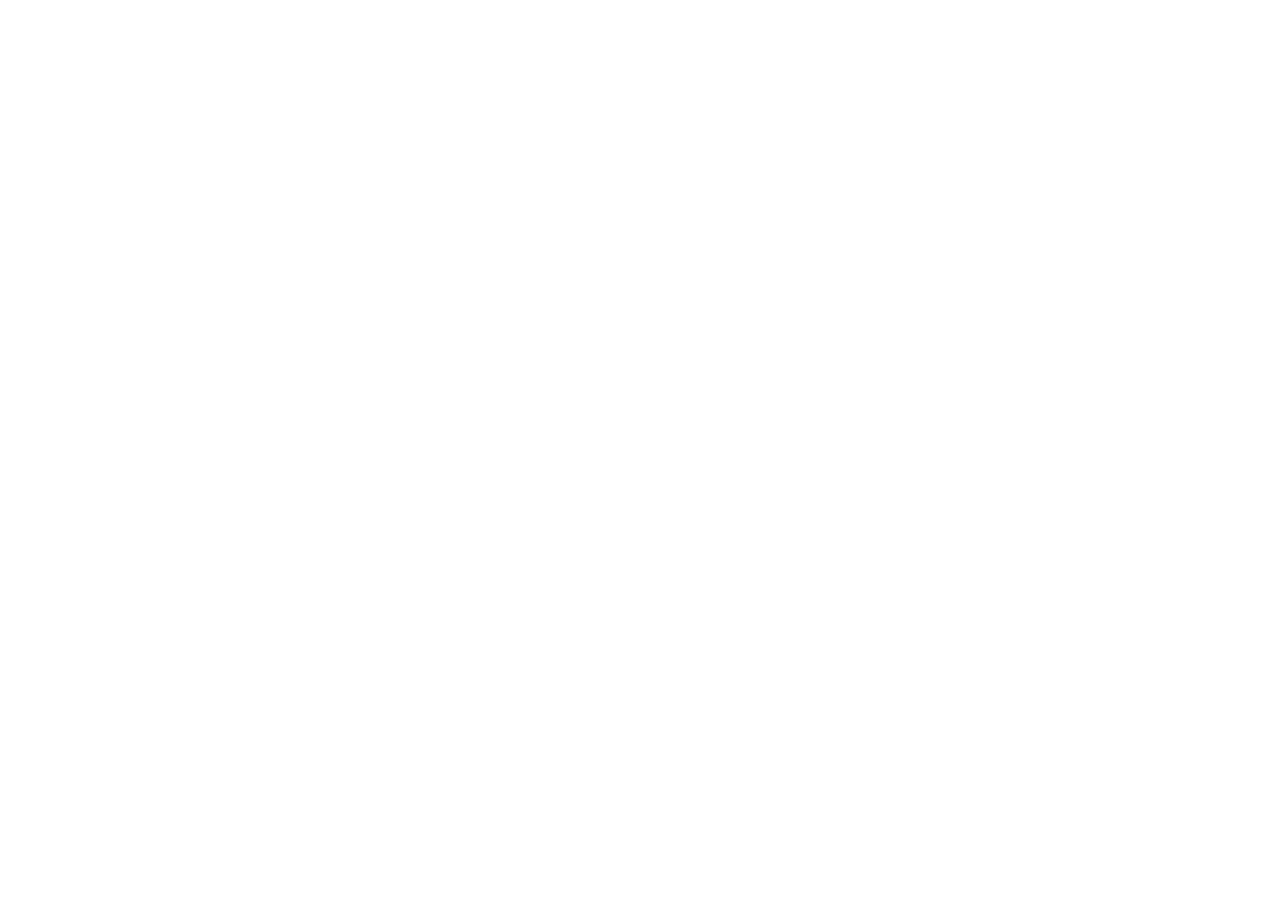
==== index.html @ 377292fc "Initial commit" ====
<!DOCTYPE html>
<html lang="en">
<head>
    <meta charset="UTF-8">
    <meta http-equiv="X-UA-Compatible" content="IE=edge">
    <meta name="viewport" content="width=device-width, initial-scale=1.0">
    <title>Css starter</title>

    <!-- stylesheet -->
    <link rel="stylesheet" href="./css/normalize.css">
    <link rel="stylesheet" href="./css/styles.css">
</head>
<body>

    <script src="./js/main.js"></script>
</body>
</html>
---- css/styles.css ----
html {
    box-sizing: border-box;
    height: 100%;
    scroll-behavior: smooth;
}

*,
*::before,
*::after {
    box-sizing: inherit;
}

body {
    display: flex;
    flex-direction: column;
    height: 100%;
    padding: 0;
    margin: 0;
    font-size: 16px;
    font-family: "Arial", sans-serif;
    line-height: 1.5;
    background-color: #fff;
    color: #222;
}

img {
    max-width: 100%;
    height: auto;
}

.container {
    width: 100%;
    max-width: 1200px;
    padding-left: 50px;
    padding-right: 50px;
    margin-left: auto;
    margin-right: auto;
}

/* Main content */
.main-content {
    flex-grow: 1;
}
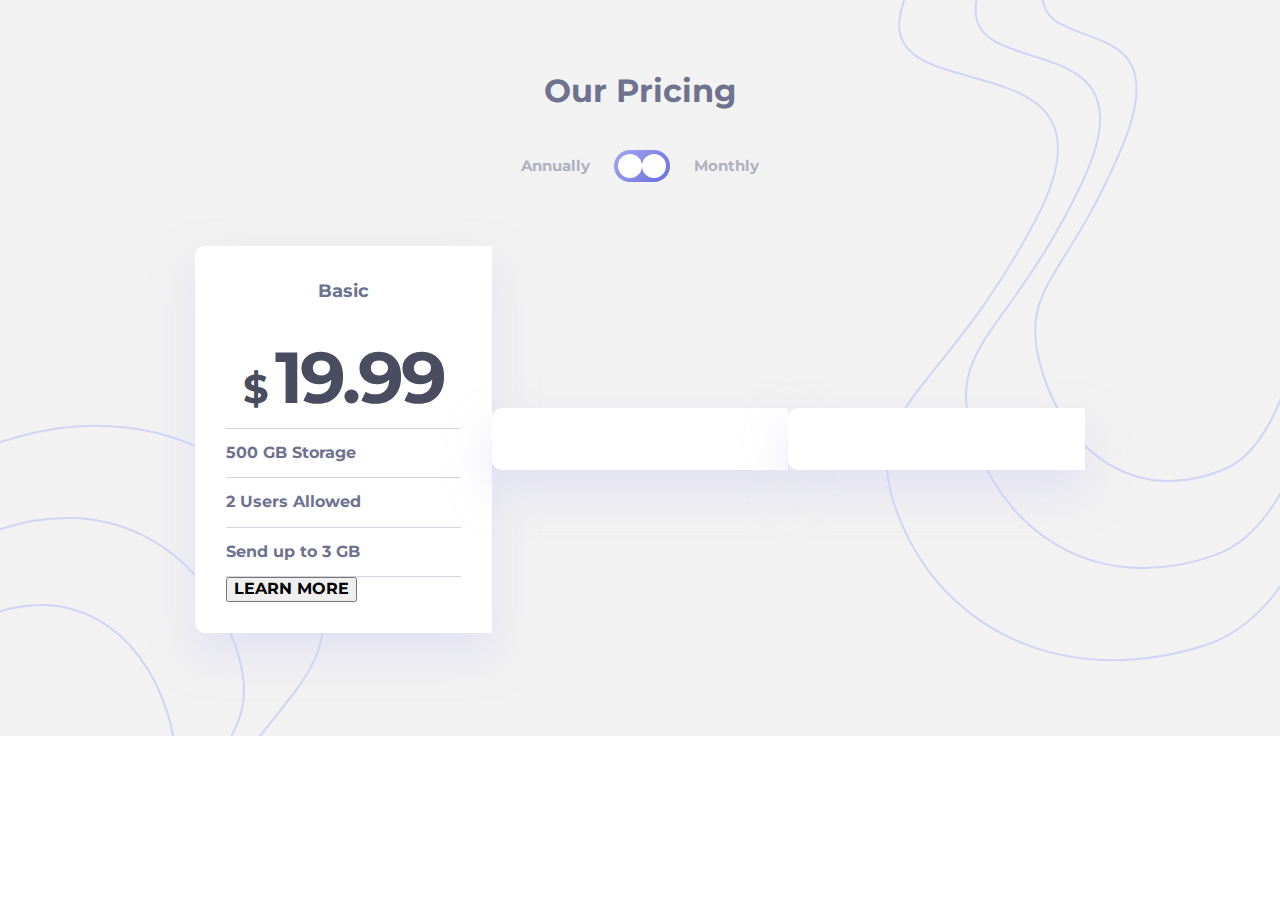
==== commit 1030ade2: "add toggler html and some styles" ====
--- a/index.html
+++ b/index.html
@@ -11,7 +11,36 @@
     <link rel="stylesheet" href="./css/styles.css">
 </head>
 <body>
+    <div class="container">
 
+        <!-- Header -->
+        <header class="toggler-box">
+                <h1 class="heading">Our Pricing</h1>
+                <div class="btn-box">
+                    <span class="link-text">Annually</span>
+                    <div class="link-box">
+                        <a class="main-link annually" href="annual.html"></a>
+                        <a class="main-link monthly" href="index.html"></a>
+                    </div>
+                    <span class="link-text">Monthly</span>
+                </div>
+        </header>
+
+        <main class="main">
+            <div class="price-box">
+                <h3 class="price-heading">Basic</h3>
+                <ul class="price-list">
+                    <li class="price-item price-number"><span class="dollar-sign">$</span>19.99</li>
+                    <li class="price-item">500 GB Storage</li>
+                    <li class="price-item">2 Users Allowed</li>
+                    <li class="price-item">Send up to 3 GB</li>
+                </ul>
+                <button class="btn-main" type="button">LEARN MORE</button>
+            </div>
+            <div class="price-box"></div>
+            <div class="price-box"></div>
+        </main>
+    </div>
     <script src="./js/main.js"></script>
 </body>
 </html>--- a/css/styles.css
+++ b/css/styles.css
@@ -1,3 +1,17 @@
+/* Fonts */
+@font-face {
+    font-family: "Montserrat";
+    src: url(../fonts/Montserrat-Bold.woff2) format("woff2"),
+        url(../fonts/Montserrat-Bold.woff) format("woff");
+    font-weight: bold;
+    font-style: normal;
+    font-display: swap;
+}
+
+:root {
+   --accent-color: #6e728e;
+}
+
 html {
     box-sizing: border-box;
     height: 100%;
@@ -17,10 +31,10 @@
     padding: 0;
     margin: 0;
     font-size: 16px;
-    font-family: "Arial", sans-serif;
-    line-height: 1.5;
+    font-family: "Montserrat", "Arial", sans-serif;
+    font-weight: 700;
     background-color: #fff;
-    color: #222;
+    color: var(--accent-color);
 }
 
 img {
@@ -30,14 +44,125 @@
 
 .container {
     width: 100%;
-    max-width: 1200px;
-    padding-left: 50px;
-    padding-right: 50px;
+    max-width: 1440px;
+    padding-left: 195px;
+    padding-right: 195px;
+    padding-bottom: 103px;
+    padding-top: 71px;
     margin-left: auto;
     margin-right: auto;
+    background-color: #f2f2f2;
+    background-image: url(../img/bg-left-bottom.svg),
+    url(../img/bg-right-top.svg);
+    background-position: bottom -450px left -150px, top -100px right -80px ;
+    background-repeat: no-repeat;
+    z-index: -1;
 }
 
-/* Main content */
-.main-content {
-    flex-grow: 1;
-}+/* Header styles */
+.toggler-box {
+    display: flex;
+    flex-direction: column;
+    justify-content: center;
+    align-items: center;
+    margin-bottom: 64px;
+}
+
+.heading {
+    font-size: 32px;
+    line-height: 39px;
+    text-align: center;
+    margin: 0;
+    margin-bottom: 40px;
+}
+
+.btn-box {
+    display: flex;
+    align-items: center;
+}
+.link-text {
+    font-size: 15px;
+    line-height: 28px;
+    opacity: 0.5;
+}
+.link-box {
+    display: flex;
+    align-items: center;
+    width: 56px;
+    height: 32px;
+    border-radius: 16px;
+    background: linear-gradient(135deg, #A2A7F0 0%, #696EDD 100%);
+    margin-right: 24px;
+    margin-left: 24px;
+}
+
+.main-link {
+    display: flex;
+    justify-content: flex-end;
+    text-align: right;
+    width: 24px;
+    height: 24px;
+    border-radius: 50%;
+    margin-top: 4px;
+    margin-bottom: 4px;
+    background-color: #fff;
+}
+.annually {
+    margin-left: 4px;
+}
+.monthly {
+    margin-right: 4px;
+}
+
+/* Main styles */
+.main {
+    display: flex;
+    align-items: center;
+    width: 100%;
+    max-width: 1050px;
+}
+
+.price-box {
+    width: 100%;
+    max-width: 350px;
+    padding: 31px;
+    background-color: #fff;
+    box-shadow: 0px 20px 40px rgba(212, 210, 244, 0.5);
+    border-radius: 10px 0px 0px 10px;
+}
+
+.price-list {
+    list-style: none;
+    padding: 0;
+    margin: 0;
+}
+
+.price-item {
+    border-bottom: 1px solid rgba(110, 114, 142, 0.3);
+    padding-top: 15px;
+    padding-bottom: 15px;
+}
+.price-heading {
+    margin: 0;
+    margin-bottom: 22px;
+    font-size: 18px;
+    line-height: 28px;
+    text-align: center;
+}
+.price-number {
+    color: #4a4d60;
+    font-size: 72px;
+    line-height: 70px;
+    letter-spacing: -3px;
+    text-align: center;
+
+}
+.dollar-sign {
+    text-align: center;
+    font-size: 40px;
+    line-height: 49px;
+    letter-spacing: -2px;
+    margin-right: 8px;
+}
+
+/* Button styles */
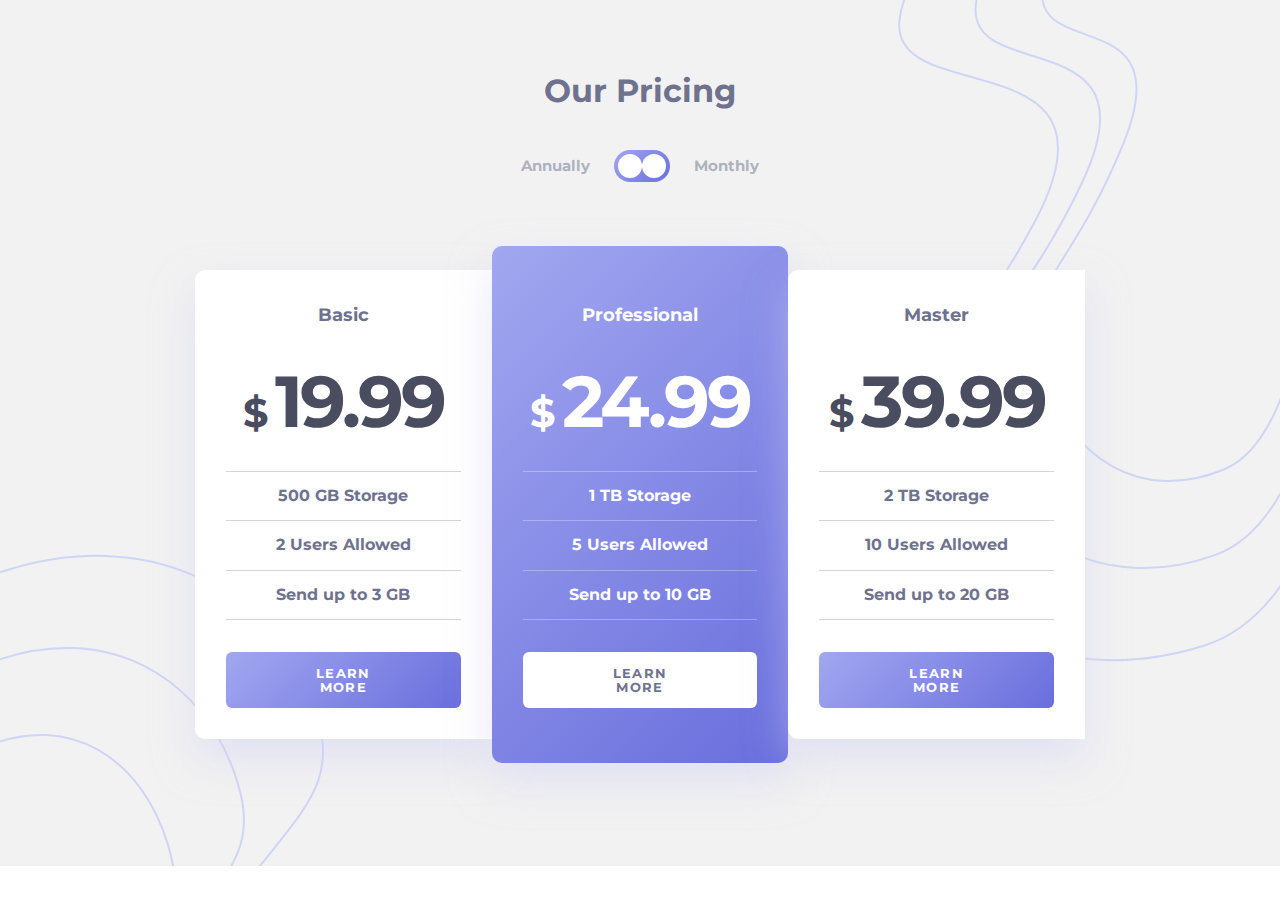
==== commit c0be61ec: "add styles to index.html" ====
--- a/index.html
+++ b/index.html
@@ -35,10 +35,31 @@
                     <li class="price-item">2 Users Allowed</li>
                     <li class="price-item">Send up to 3 GB</li>
                 </ul>
-                <button class="btn-main" type="button">LEARN MORE</button>
+                <button class="btn-main" type="button">learn more
+                </button>
             </div>
-            <div class="price-box"></div>
-            <div class="price-box"></div>
+            <div class="price-box middle">
+                <h3 class="price-heading middle-heading">Professional</h3>
+                <ul class="price-list middle-list">
+                    <li class="price-item price-number md-number md-border"><span class="dollar-sign md">$</span>24.99</li>
+                    <li class="price-item md-border">1 TB Storage</li>
+                    <li class="price-item md-border">5 Users Allowed</li>
+                    <li class="price-item md-border">Send up to 10 GB</li>
+                </ul>
+                <button class="btn-main middle-btn" type="button">learn more
+                </button>
+            </div>
+            <div class="price-box">
+                <h3 class="price-heading">Master</h3>
+                <ul class="price-list">
+                    <li class="price-item price-number"><span class="dollar-sign">$</span>39.99</li>
+                    <li class="price-item">2 TB Storage</li>
+                    <li class="price-item">10 Users Allowed</li>
+                    <li class="price-item">Send up to 20 GB</li>
+                </ul>
+                <button class="btn-main" type="button">learn more
+                </button>
+            </div>
         </main>
     </div>
     <script src="./js/main.js"></script>
--- a/css/styles.css
+++ b/css/styles.css
@@ -135,12 +135,14 @@
     list-style: none;
     padding: 0;
     margin: 0;
+    margin-bottom: 32px;
 }
 
 .price-item {
     border-bottom: 1px solid rgba(110, 114, 142, 0.3);
     padding-top: 15px;
     padding-bottom: 15px;
+    text-align: center;
 }
 .price-heading {
     margin: 0;
@@ -155,6 +157,7 @@
     line-height: 70px;
     letter-spacing: -3px;
     text-align: center;
+    padding-bottom: 34px;
 
 }
 .dollar-sign {
@@ -166,3 +169,48 @@
 }
 
 /* Button styles */
+.btn-main {
+    display: block;
+    width: 100%;
+    padding: 14px 66px;
+    background-image: linear-gradient(135deg, #A2A7F0 0%, #696EDD 100%);
+    border-radius: 6px;
+    color: #fff;
+    border: 0;
+    cursor: pointer;
+    font-size: 13px;
+    line-height: 14px;
+    text-transform: uppercase;
+    letter-spacing: 1.4px;
+}
+
+.btn-main:hover {
+    background-image: unset;
+    color: var(--accent-color);
+}
+
+/* Middle styles */
+.middle {
+    background-image: linear-gradient(135.06deg, #a2a7f0 -0.05%, #696edd 100.05%);
+    box-shadow: 0px 20px 40px rgba(212, 210, 244, 0.5);
+    border-radius: 10px;
+    color: #fff;
+    padding-top: 55px;
+    padding-bottom: 55px;
+}
+.md-border {
+    border-color: rgba(255, 255, 255, 0.3);
+}
+
+.middle-btn {
+    background-image: none;
+    background-color: #fff;
+    color: var(--accent-color);
+}
+.middle-btn:hover {
+    background-image: linear-gradient(135deg, #A2A7F0 0%, #696EDD 100%);
+}
+
+.md, .md-number, .middle-heading {
+    color: #fff;
+}
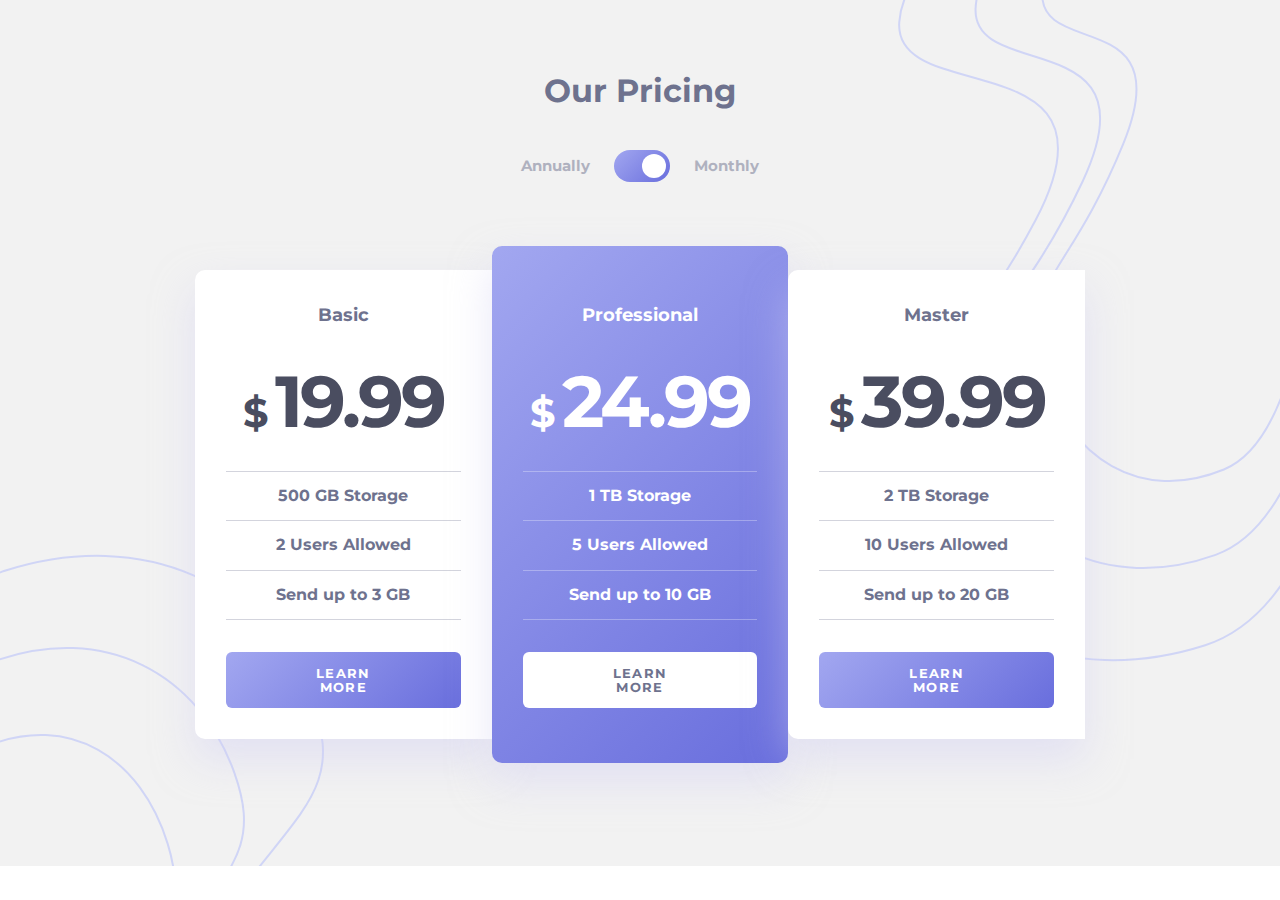
==== commit fa9e2df2: "modify toogler styles" ====
--- a/index.html
+++ b/index.html
@@ -19,8 +19,8 @@
                 <div class="btn-box">
                     <span class="link-text">Annually</span>
                     <div class="link-box">
-                        <a class="main-link annually" href="annual.html"></a>
-                        <a class="main-link monthly" href="index.html"></a>
+                        <a class=" main-link annually" href="annual.html"></a>
+                        <a class=" main-link monthly" href="index.html"></a>
                     </div>
                     <span class="link-text">Monthly</span>
                 </div>
--- a/css/styles.css
+++ b/css/styles.css
@@ -98,19 +98,25 @@
 
 .main-link {
     display: flex;
-    justify-content: flex-end;
-    text-align: right;
+    align-items: center;
+    justify-content: right;
+
+}
+
+.annually {
+    width: 24px;
+    height: 24px;
+    margin-left: 4px;
+}
+
+.monthly {
+    display: flex;
     width: 24px;
     height: 24px;
     border-radius: 50%;
     margin-top: 4px;
     margin-bottom: 4px;
     background-color: #fff;
-}
-.annually {
-    margin-left: 4px;
-}
-.monthly {
     margin-right: 4px;
 }
 
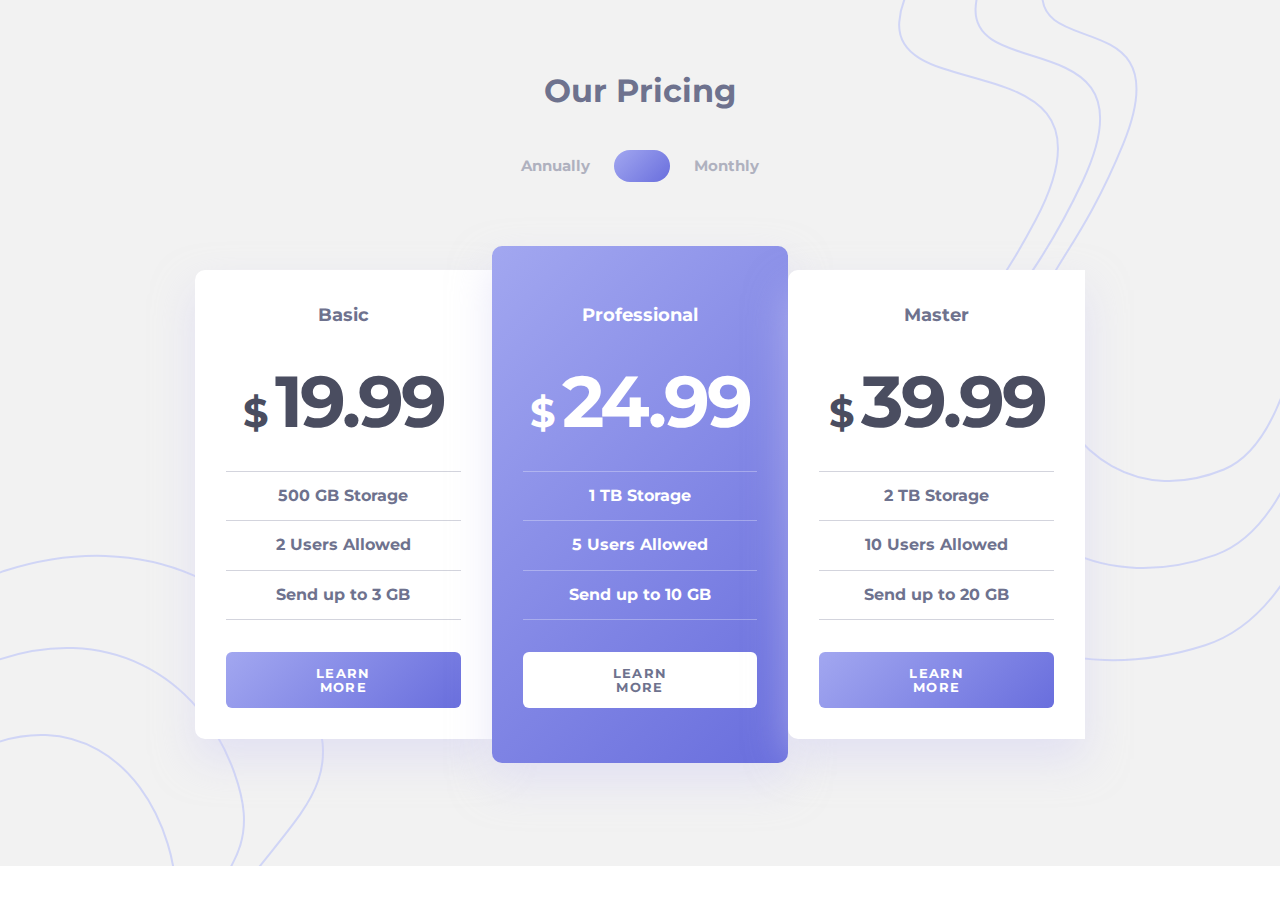
==== commit 852892d3: "add annual.html" ====
--- a/index.html
+++ b/index.html
@@ -4,7 +4,7 @@
     <meta charset="UTF-8">
     <meta http-equiv="X-UA-Compatible" content="IE=edge">
     <meta name="viewport" content="width=device-width, initial-scale=1.0">
-    <title>Css starter</title>
+    <title>Monthly</title>
 
     <!-- stylesheet -->
     <link rel="stylesheet" href="./css/normalize.css">
--- a/css/styles.css
+++ b/css/styles.css
@@ -104,19 +104,22 @@
 }
 
 .annually {
+    display: block;
     width: 24px;
     height: 24px;
     margin-left: 4px;
 }
-
-.monthly {
-    display: flex;
-    width: 24px;
-    height: 24px;
+.js-link {
     border-radius: 50%;
     margin-top: 4px;
     margin-bottom: 4px;
     background-color: #fff;
+}
+
+.monthly {
+    display: block;
+    width: 24px;
+    height: 24px;
     margin-right: 4px;
 }
 
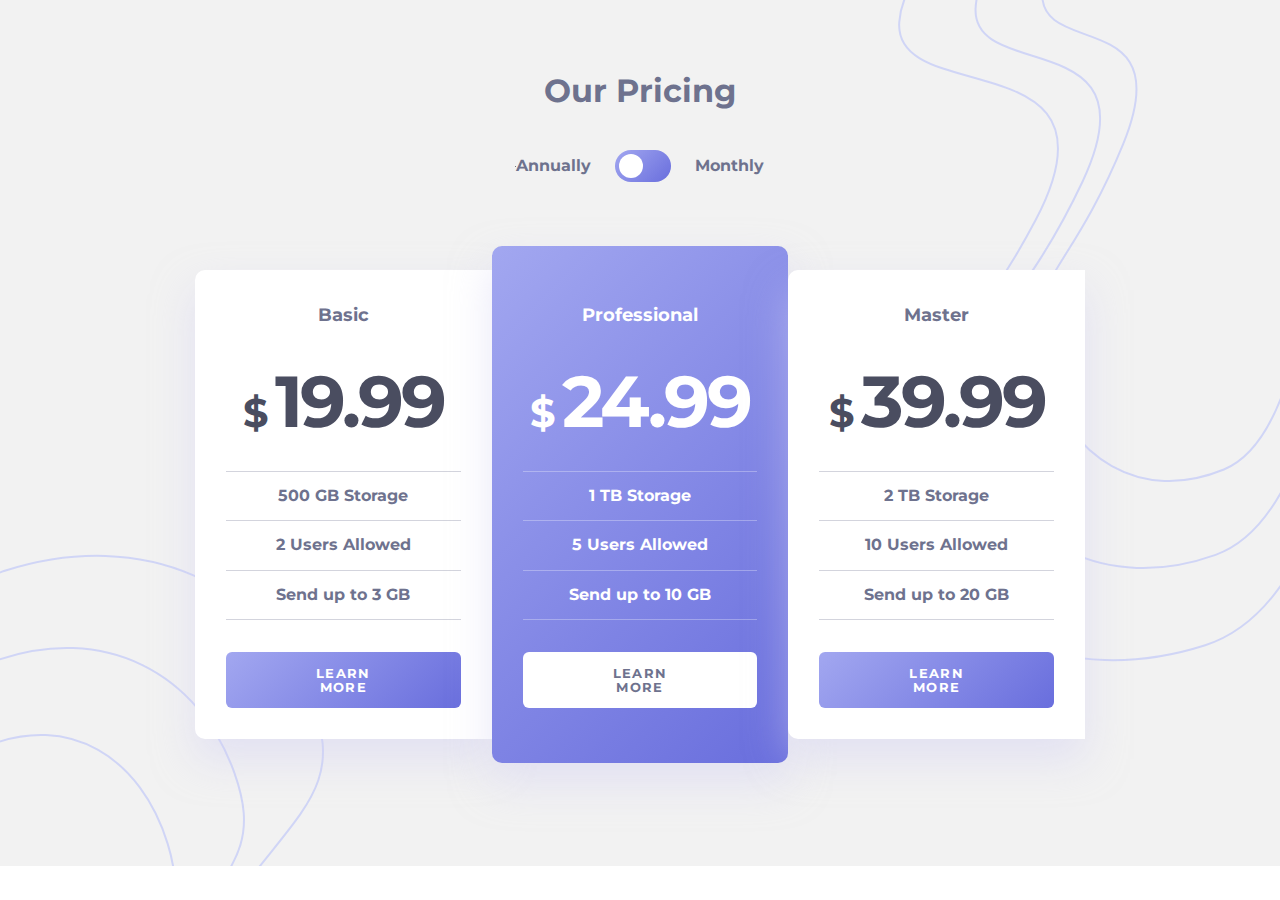
==== commit 0684553f: "fix and modify toggler switch" ====
--- a/index.html
+++ b/index.html
@@ -16,14 +16,18 @@
         <!-- Header -->
         <header class="toggler-box">
                 <h1 class="heading">Our Pricing</h1>
-                <div class="btn-box">
-                    <span class="link-text">Annually</span>
-                    <div class="link-box">
-                        <a class=" main-link annually" href="annual.html"></a>
-                        <a class=" main-link monthly" href="index.html"></a>
+                <form action="https://htmlacademy.ru" method="GET">
+                    <input class="payment-period-annual visually-hidden" type="radio" name="payment-period-radio" id="period-annual">
+                    <input class="payment-period-monthly visually-hidden" type="radio" name="payment-period-radio" id="period-monthly">
+
+                    <label for="period-annual">Annually</label>
+                    <div class="payment-toggler-wrapper">
+                        <div class="toggler-round"></div>
+                        <label class="payment-toggler-annual" for="period-annual"></label>
+                        <label class="payment-toggler-monthly" for="period-monthly"></label>
                     </div>
-                    <span class="link-text">Monthly</span>
-                </div>
+                    <label for="period-monthly">Monthly</label>
+                </form>
         </header>
 
         <main class="main">
@@ -35,8 +39,7 @@
                     <li class="price-item">2 Users Allowed</li>
                     <li class="price-item">Send up to 3 GB</li>
                 </ul>
-                <button class="btn-main" type="button">learn more
-                </button>
+                <a href="#" class="btn-main" >learn more</a>
             </div>
             <div class="price-box middle">
                 <h3 class="price-heading middle-heading">Professional</h3>
@@ -46,22 +49,21 @@
                     <li class="price-item md-border">5 Users Allowed</li>
                     <li class="price-item md-border">Send up to 10 GB</li>
                 </ul>
-                <button class="btn-main middle-btn" type="button">learn more
-                </button>
+                <a href="#" class="btn-main middle-btn" >learn more</a>
             </div>
-            <div class="price-box">
+            <div class="price-box last">
                 <h3 class="price-heading">Master</h3>
-                <ul class="price-list">
+                <ul class="price-list ">
                     <li class="price-item price-number"><span class="dollar-sign">$</span>39.99</li>
                     <li class="price-item">2 TB Storage</li>
                     <li class="price-item">10 Users Allowed</li>
                     <li class="price-item">Send up to 20 GB</li>
                 </ul>
-                <button class="btn-main" type="button">learn more
-                </button>
+                <a href="#" class="btn-main" >learn more</a>
             </div>
         </main>
     </div>
+
     <script src="./js/main.js"></script>
 </body>
 </html>--- a/css/styles.css
+++ b/css/styles.css
@@ -42,6 +42,15 @@
     height: auto;
 }
 
+/* Visually hidden */
+.visually-hidden {
+    position: absolute;
+    width: 1px;
+    height: 1px;
+    margin: -1px;
+    border: 0;
+    padding: 0;
+}
 .container {
     width: 100%;
     max-width: 1440px;
@@ -56,7 +65,6 @@
     url(../img/bg-right-top.svg);
     background-position: bottom -450px left -150px, top -100px right -80px ;
     background-repeat: no-repeat;
-    z-index: -1;
 }
 
 /* Header styles */
@@ -85,44 +93,51 @@
     line-height: 28px;
     opacity: 0.5;
 }
-.link-box {
+form {
+    display: flex;
+    align-items: center;
+}
+.payment-toggler-wrapper {
+    position: relative;
     display: flex;
     align-items: center;
     width: 56px;
     height: 32px;
+    padding: 4px;
+    background-color: var(--accent-color);
+    background-image: linear-gradient(135deg, #A2A7F0 0%, #696EDD 100%);
     border-radius: 16px;
-    background: linear-gradient(135deg, #A2A7F0 0%, #696EDD 100%);
     margin-right: 24px;
     margin-left: 24px;
 }
 
-.main-link {
-    display: flex;
-    align-items: center;
-    justify-content: right;
-
-}
-
-.annually {
-    display: block;
+.payment-toggler-annual,
+.payment-toggler-monthly {
+    position: absolute;
+    top: 0;
+    left: 0;
+    width: 100%;
+    height: 100%;
+    cursor: pointer;
+}
+
+
+.payment-period-annual:checked ~ .payment-toggler-wrapper .payment-toggler-monthly,
+.payment-period-monthly:checked ~ .payment-toggler-wrapper .payment-toggler-annual {
+    z-index: 5;
+}
+
+.payment-period-monthly:checked ~ .payment-toggler-wrapper .toggler-round {
+    margin-left: 24px;
+}
+
+.toggler-round {
     width: 24px;
     height: 24px;
-    margin-left: 4px;
-}
-.js-link {
+    background-color: #fff;
     border-radius: 50%;
-    margin-top: 4px;
-    margin-bottom: 4px;
-    background-color: #fff;
-}
-
-.monthly {
-    display: block;
-    width: 24px;
-    height: 24px;
-    margin-right: 4px;
-}
-
+    transition: margin 0.3s ease;
+}
 /* Main styles */
 .main {
     display: flex;
@@ -182,14 +197,15 @@
     display: block;
     width: 100%;
     padding: 14px 66px;
+    background-color: #696EDD;
     background-image: linear-gradient(135deg, #A2A7F0 0%, #696EDD 100%);
     border-radius: 6px;
     color: #fff;
-    border: 0;
-    cursor: pointer;
     font-size: 13px;
     line-height: 14px;
     text-transform: uppercase;
+    text-decoration: none;
+    text-align: center;
     letter-spacing: 1.4px;
 }
 
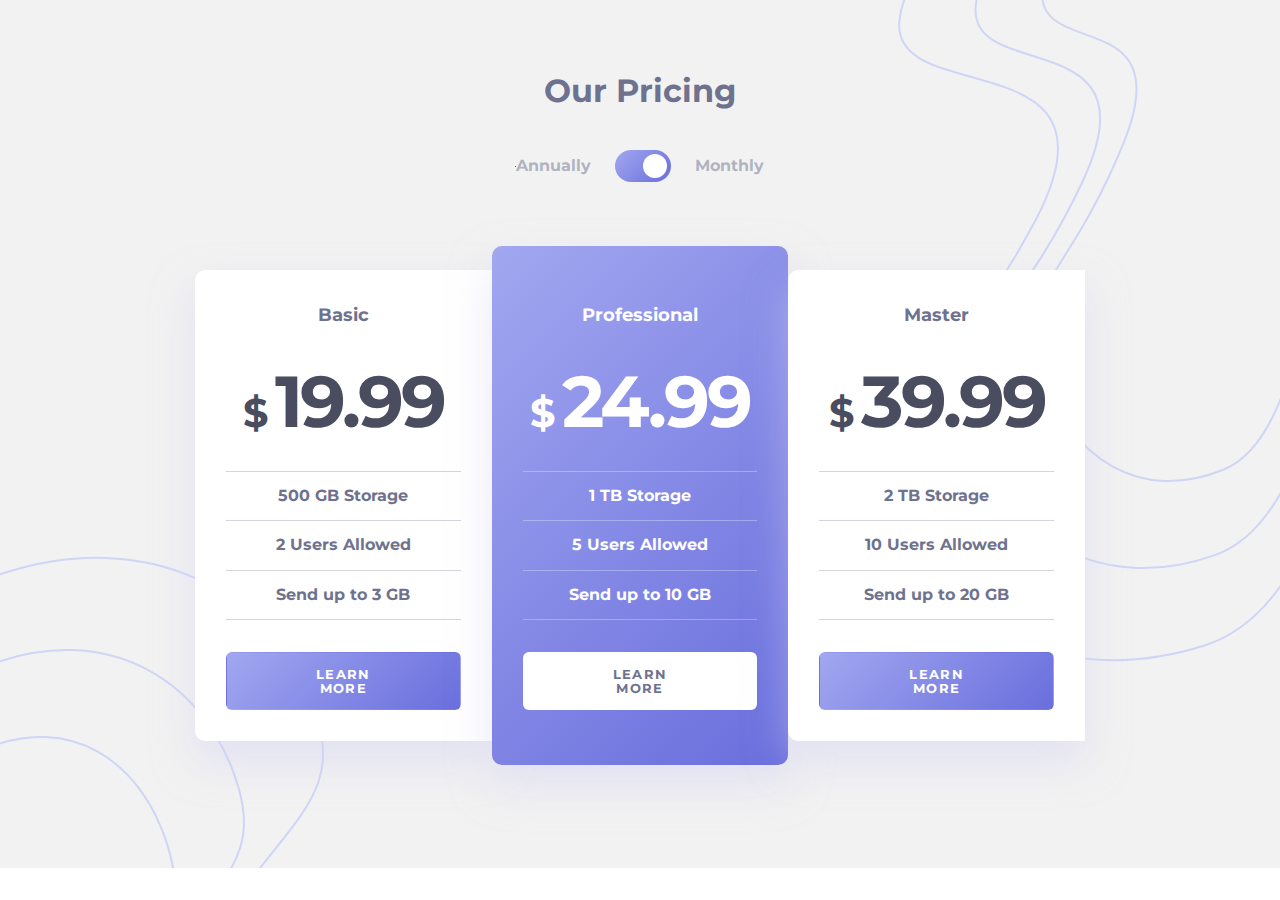
==== commit 093648c8: "update payment change process at click" ====
--- a/index.html
+++ b/index.html
@@ -17,16 +17,16 @@
         <header class="toggler-box">
                 <h1 class="heading">Our Pricing</h1>
                 <form action="https://htmlacademy.ru" method="GET">
-                    <input class="payment-period-annual visually-hidden" type="radio" name="payment-period-radio" id="period-annual">
-                    <input class="payment-period-monthly visually-hidden" type="radio" name="payment-period-radio" id="period-monthly">
+                    <input class="payment-period-annual visually-hidden" type="radio" name="payment-period-radio" id="period-annual" value="annual">
+                    <input class="payment-period-monthly visually-hidden" type="radio" name="payment-period-radio" id="period-monthly" value="monthly" checked>
 
-                    <label for="period-annual">Annually</label>
+                    <label class="label-text" for="period-annual">Annually</label>
                     <div class="payment-toggler-wrapper">
                         <div class="toggler-round"></div>
                         <label class="payment-toggler-annual" for="period-annual"></label>
                         <label class="payment-toggler-monthly" for="period-monthly"></label>
                     </div>
-                    <label for="period-monthly">Monthly</label>
+                    <label class="label-text" for="period-monthly">Monthly</label>
                 </form>
         </header>
 
@@ -34,7 +34,7 @@
             <div class="price-box">
                 <h3 class="price-heading">Basic</h3>
                 <ul class="price-list">
-                    <li class="price-item price-number"><span class="dollar-sign">$</span>19.99</li>
+                    <li class="price-item price-number" data-payment-annual="199.99" data-payment-monthly="19.99"><span class="dollar-sign">$</span><span class="pricing-plan-value">19.99</span></li>
                     <li class="price-item">500 GB Storage</li>
                     <li class="price-item">2 Users Allowed</li>
                     <li class="price-item">Send up to 3 GB</li>
@@ -44,7 +44,7 @@
             <div class="price-box middle">
                 <h3 class="price-heading middle-heading">Professional</h3>
                 <ul class="price-list middle-list">
-                    <li class="price-item price-number md-number md-border"><span class="dollar-sign md">$</span>24.99</li>
+                    <li class="price-item price-number md-number md-border" data-payment-annual="249.99" data-payment-monthly="24.99"><span class="dollar-sign md">$</span><span class="pricing-plan-value">24.99</span></li>
                     <li class="price-item md-border">1 TB Storage</li>
                     <li class="price-item md-border">5 Users Allowed</li>
                     <li class="price-item md-border">Send up to 10 GB</li>
@@ -54,7 +54,7 @@
             <div class="price-box last">
                 <h3 class="price-heading">Master</h3>
                 <ul class="price-list ">
-                    <li class="price-item price-number"><span class="dollar-sign">$</span>39.99</li>
+                    <li class="price-item price-number" data-payment-annual="399.99" data-payment-monthly="39.99"><span class="dollar-sign">$</span><span class="pricing-plan-value">39.99</span></li>
                     <li class="price-item">2 TB Storage</li>
                     <li class="price-item">10 Users Allowed</li>
                     <li class="price-item">Send up to 20 GB</li>
--- a/css/styles.css
+++ b/css/styles.css
@@ -97,6 +97,13 @@
     display: flex;
     align-items: center;
 }
+
+.label-text {
+    color: rgba(110, 114, 142, 0.5);
+}
+.label-text:hover {
+    color: #6e728e;
+}
 .payment-toggler-wrapper {
     position: relative;
     display: flex;
@@ -200,6 +207,7 @@
     background-color: #696EDD;
     background-image: linear-gradient(135deg, #A2A7F0 0%, #696EDD 100%);
     border-radius: 6px;
+    border: 1px solid transparent;
     color: #fff;
     font-size: 13px;
     line-height: 14px;
@@ -210,7 +218,9 @@
 }
 
 .btn-main:hover {
-    background-image: unset;
+    border-color: var(--accent-color);
+    background-image: none;
+    background-color: inherit;
     color: var(--accent-color);
 }
 
@@ -234,6 +244,8 @@
 }
 .middle-btn:hover {
     background-image: linear-gradient(135deg, #A2A7F0 0%, #696EDD 100%);
+    color: #fff;
+    border-color: #fff;
 }
 
 .md, .md-number, .middle-heading {
